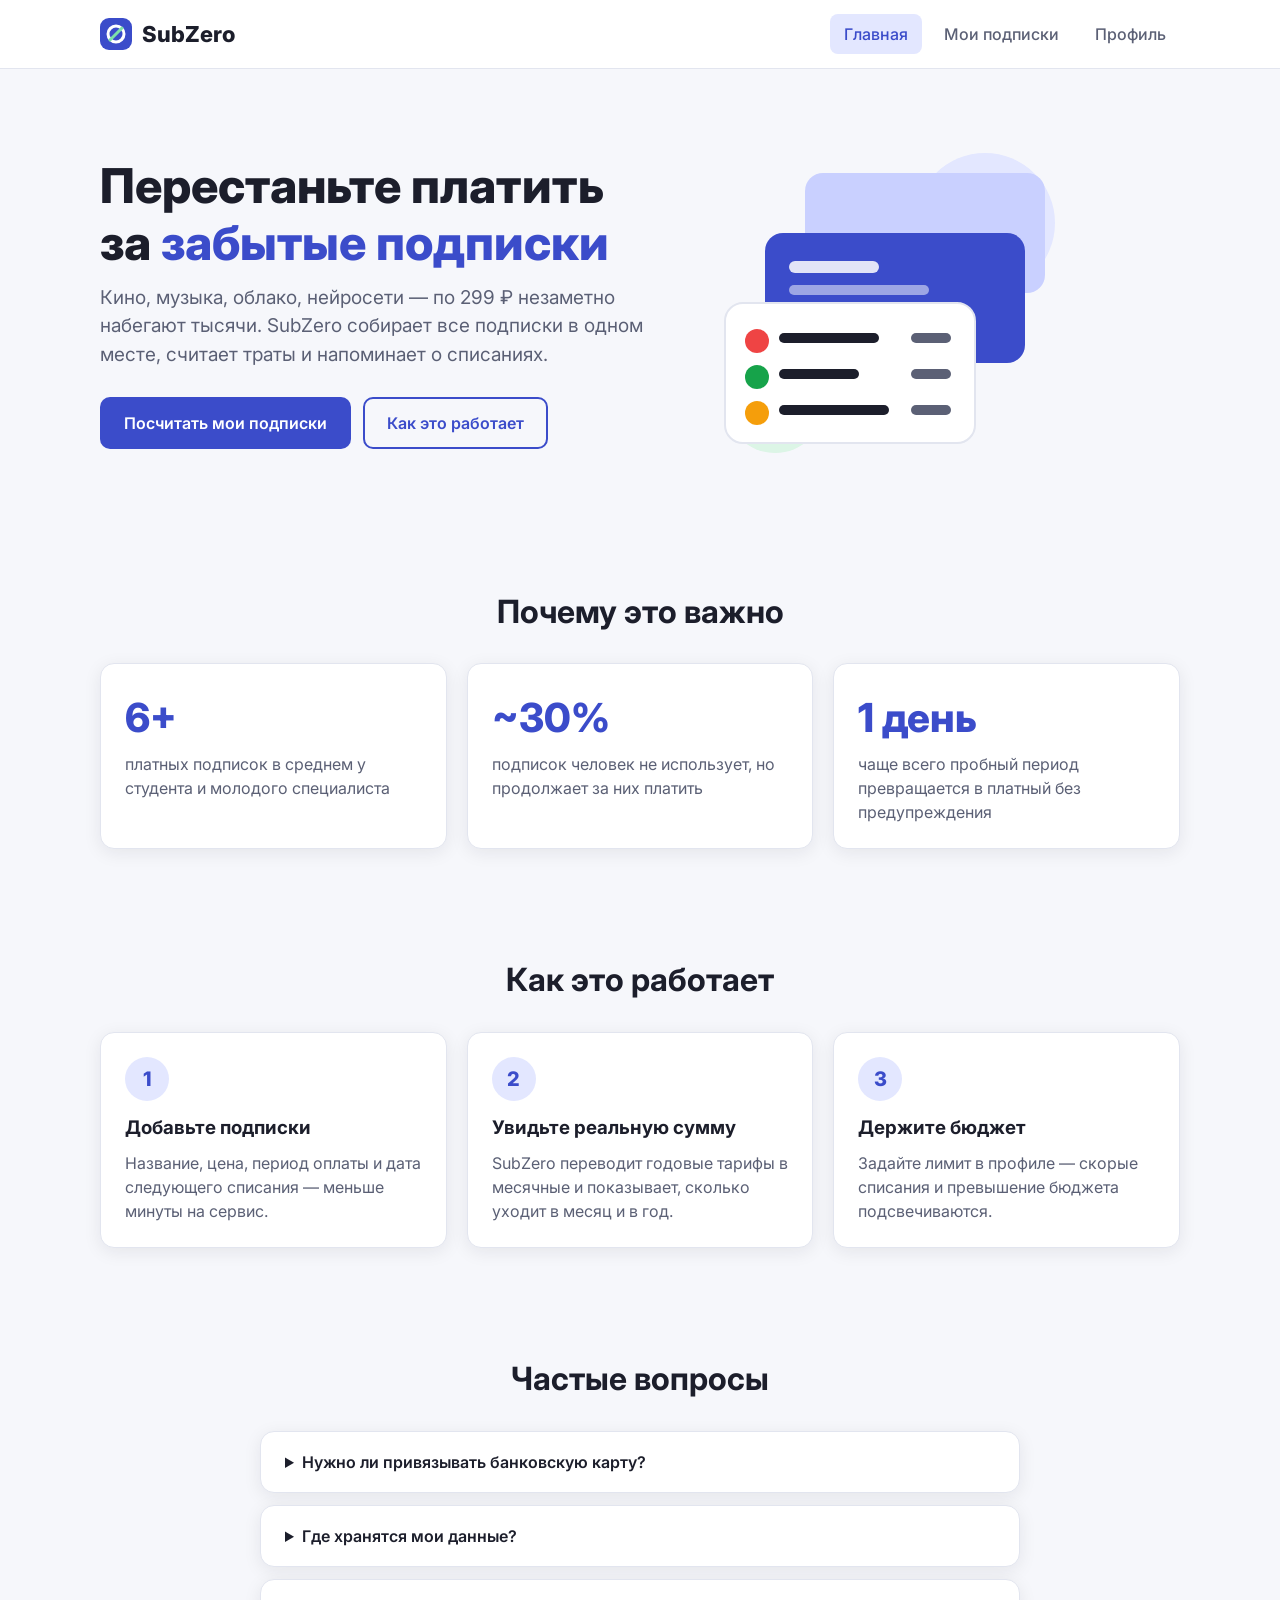
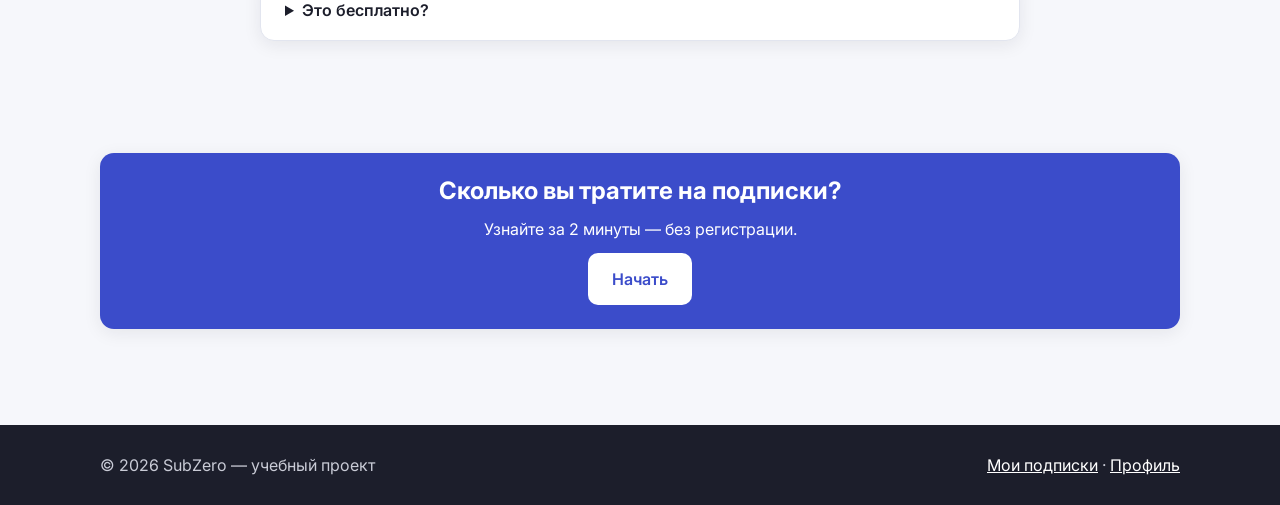
==== index.html @ cfbb5c44 "Главная страница: семантическая разметка, логотип и иллюстрация Co-Authored-By: Claude Opus 5.5 <nor" ====
<!DOCTYPE html>
<html lang="ru">
<head>
  <meta charset="UTF-8">
  <meta name="viewport" content="width=device-width, initial-scale=1.0">
  <meta name="description" content="SubZero — трекер подписок: узнайте, сколько вы тратите на сервисы, и не платите за забытые.">
  <title>SubZero — трекер подписок</title>
  <link rel="icon" href="img/logo.svg" type="image/svg+xml">
  <link rel="preconnect" href="https://fonts.googleapis.com">
  <link rel="preconnect" href="https://fonts.gstatic.com" crossorigin>
  <link href="https://fonts.googleapis.com/css2?family=Inter:wght@400;500;600;800&display=swap" rel="stylesheet">
  <link rel="stylesheet" href="css/style.css">
</head>
<body>
  <header class="header">
    <div class="container header__inner">
      <a href="index.html" class="logo">
        <img src="img/logo.svg" alt="Логотип SubZero" width="32" height="32">
        SubZero
      </a>
      <button class="burger" type="button" aria-label="Открыть меню" aria-expanded="false" aria-controls="nav">
        <span></span>
      </button>
      <nav class="nav" id="nav" aria-label="Основная навигация">
        <ul class="nav__list">
          <li><a href="index.html" class="nav__link nav__link--active" aria-current="page">Главная</a></li>
          <li><a href="subscriptions.html" class="nav__link">Мои подписки</a></li>
          <li><a href="profile.html" class="nav__link">Профиль</a></li>
        </ul>
      </nav>
    </div>
  </header>

  <main>
    <section class="hero">
      <div class="container hero__inner">
        <div>
          <h1 class="hero__title">Перестаньте платить за <span class="hero__accent">забытые подписки</span></h1>
          <p class="hero__text">
            Кино, музыка, облако, нейросети — по 299 ₽ незаметно набегают тысячи.
            SubZero собирает все подписки в одном месте, считает траты и напоминает о списаниях.
          </p>
          <div class="hero__actions">
            <a href="subscriptions.html" class="btn btn--primary">Посчитать мои подписки</a>
            <a href="#how" class="btn btn--outline">Как это работает</a>
          </div>
        </div>
        <img class="hero__image" src="img/hero.svg" alt="Карточки подписок со списком сервисов и ценами" width="420" height="340">
      </div>
    </section>

    <section class="section" aria-labelledby="problem-title">
      <div class="container">
        <h2 class="section__title" id="problem-title">Почему это важно</h2>
        <div class="facts">
          <article class="card fact">
            <p class="fact__number">6+</p>
            <p class="fact__text">платных подписок в среднем у студента и молодого специалиста</p>
          </article>
          <article class="card fact">
            <p class="fact__number">~30%</p>
            <p class="fact__text">подписок человек не использует, но продолжает за них платить</p>
          </article>
          <article class="card fact">
            <p class="fact__number">1 день</p>
            <p class="fact__text">чаще всего пробный период превращается в платный без предупреждения</p>
          </article>
        </div>
      </div>
    </section>

    <section class="section" id="how" aria-labelledby="how-title">
      <div class="container">
        <h2 class="section__title" id="how-title">Как это работает</h2>
        <ol class="steps">
          <li class="card step">
            <h3>Добавьте подписки</h3>
            <p>Название, цена, период оплаты и дата следующего списания — меньше минуты на сервис.</p>
          </li>
          <li class="card step">
            <h3>Увидьте реальную сумму</h3>
            <p>SubZero переводит годовые тарифы в месячные и показывает, сколько уходит в месяц и в год.</p>
          </li>
          <li class="card step">
            <h3>Держите бюджет</h3>
            <p>Задайте лимит в профиле — скорые списания и превышение бюджета подсвечиваются.</p>
          </li>
        </ol>
      </div>
    </section>

    <section class="section" aria-labelledby="faq-title">
      <div class="container">
        <h2 class="section__title" id="faq-title">Частые вопросы</h2>
        <div class="faq">
          <details class="card faq__item">
            <summary class="faq__question">Нужно ли привязывать банковскую карту?</summary>
            <p class="faq__answer">Нет. Вы вносите подписки вручную, SubZero не имеет доступа к вашим деньгам.</p>
          </details>
          <details class="card faq__item">
            <summary class="faq__question">Где хранятся мои данные?</summary>
            <p class="faq__answer">Только в вашем браузере (localStorage). Никакой регистрации и серверов.</p>
          </details>
          <details class="card faq__item">
            <summary class="faq__question">Это бесплатно?</summary>
            <p class="faq__answer">Да. Было бы странно брать подписку за сервис, который помогает от них избавиться.</p>
          </details>
        </div>
      </div>
    </section>

    <section class="section">
      <div class="container">
        <div class="card cta">
          <h2>Сколько вы тратите на подписки?</h2>
          <p>Узнайте за 2 минуты — без регистрации.</p>
          <a href="subscriptions.html" class="btn">Начать</a>
        </div>
      </div>
    </section>
  </main>

  <footer class="footer">
    <div class="container footer__inner">
      <p>© 2026 SubZero — учебный проект</p>
      <p><a href="subscriptions.html">Мои подписки</a> · <a href="profile.html">Профиль</a></p>
    </div>
  </footer>

  <script src="js/main.js"></script>
</body>
</html>
---- css/style.css ----
/* ===== Переменные: единый стиль для всех страниц ===== */
:root {
  --bg: #f6f7fb;
  --surface: #ffffff;
  --text: #1c1e2b;
  --muted: #5b6075;
  --primary: #3b4cca;
  --primary-dark: #2b3aa8;
  --primary-light: #e3e7ff;
  --success: #15803d;
  --warning: #b45309;
  --danger: #c62828;
  --border: #e2e5ef;
  --radius: 14px;
  --shadow: 0 4px 18px rgba(28, 30, 43, 0.08);
  --font: "Inter", system-ui, -apple-system, "Segoe UI", sans-serif;
}

/* ===== Базовые стили ===== */
*,
*::before,
*::after {
  box-sizing: border-box;
}

body {
  margin: 0;
  font-family: var(--font);
  font-size: 16px;
  line-height: 1.5;
  color: var(--text);
  background: var(--bg);
  display: flex;
  flex-direction: column;
  min-height: 100vh;
}

main {
  flex: 1;
}

img {
  max-width: 100%;
  display: block;
}

h1,
h2,
h3 {
  line-height: 1.2;
  margin: 0 0 12px;
}

p {
  margin: 0 0 12px;
}

a {
  color: var(--primary);
}

.container {
  width: 100%;
  max-width: 1120px;
  margin: 0 auto;
  padding: 0 20px;
}

.section {
  padding: 56px 0;
}

.section__title {
  font-size: 32px;
  text-align: center;
  margin-bottom: 32px;
}

/* Скрывает элемент визуально, но оставляет для скринридеров */
.visually-hidden {
  position: absolute;
  width: 1px;
  height: 1px;
  overflow: hidden;
  clip: rect(0 0 0 0);
  white-space: nowrap;
}

/* ===== Кнопки ===== */
.btn {
  display: inline-flex;
  align-items: center;
  justify-content: center;
  gap: 8px;
  padding: 12px 22px;
  border: 2px solid transparent;
  border-radius: 10px;
  font: inherit;
  font-weight: 600;
  text-decoration: none;
  cursor: pointer;
  transition: background 0.2s, color 0.2s, border-color 0.2s;
}

.btn--primary {
  background: var(--primary);
  color: #fff;
}

.btn--primary:hover {
  background: var(--primary-dark);
}

.btn--outline {
  background: transparent;
  color: var(--primary);
  border-color: var(--primary);
}

.btn--outline:hover {
  background: var(--primary-light);
}

.btn--small {
  padding: 6px 12px;
  font-size: 14px;
}

.btn--danger {
  background: transparent;
  color: var(--danger);
  border-color: var(--danger);
}

.btn--danger:hover {
  background: #fdecec;
}

.btn:focus-visible,
.input:focus-visible,
.nav__link:focus-visible,
.burger:focus-visible {
  outline: 3px solid var(--primary);
  outline-offset: 2px;
}

/* ===== Карточки ===== */
.card {
  background: var(--surface);
  border: 1px solid var(--border);
  border-radius: var(--radius);
  box-shadow: var(--shadow);
  padding: 24px;
}

/* ===== Шапка ===== */
.header {
  background: var(--surface);
  border-bottom: 1px solid var(--border);
  position: sticky;
  top: 0;
  z-index: 10;
}

.header__inner {
  display: flex;
  align-items: center;
  justify-content: space-between;
  height: 68px;
}

.logo {
  display: flex;
  align-items: center;
  gap: 10px;
  font-size: 22px;
  font-weight: 800;
  color: var(--text);
  text-decoration: none;
}

.nav__list {
  display: flex;
  gap: 8px;
  list-style: none;
  margin: 0;
  padding: 0;
}

.nav__link {
  display: block;
  padding: 8px 14px;
  border-radius: 8px;
  color: var(--muted);
  font-weight: 500;
  text-decoration: none;
}

.nav__link:hover {
  color: var(--text);
  background: var(--bg);
}

.nav__link--active {
  color: var(--primary);
  background: var(--primary-light);
}

/* Бургер виден только на мобильных */
.burger {
  display: none;
  width: 44px;
  height: 44px;
  border: none;
  border-radius: 8px;
  background: transparent;
  cursor: pointer;
  position: relative;
}

.burger span,
.burger span::before,
.burger span::after {
  position: absolute;
  left: 11px;
  width: 22px;
  height: 2px;
  background: var(--text);
  transition: transform 0.2s;
}

.burger span {
  top: 21px;
}

.burger span::before,
.burger span::after {
  content: "";
  left: 0;
}

.burger span::before {
  top: -7px;
}

.burger span::after {
  top: 7px;
}

/* Крестик, когда меню открыто */
.burger[aria-expanded="true"] span {
  background: transparent;
}

.burger[aria-expanded="true"] span::before {
  transform: translateY(7px) rotate(45deg);
}

.burger[aria-expanded="true"] span::after {
  transform: translateY(-7px) rotate(-45deg);
}

/* ===== Подвал ===== */
.footer {
  background: var(--text);
  color: #c9cbd6;
  padding: 28px 0;
  margin-top: 40px;
}

.footer__inner {
  display: flex;
  justify-content: space-between;
  gap: 16px;
  flex-wrap: wrap;
}

.footer a {
  color: #fff;
}

.footer p {
  margin: 0;
}

/* ===== Главная: hero ===== */
.hero {
  padding: 64px 0;
}

.hero__inner {
  display: grid;
  grid-template-columns: 1.1fr 1fr;
  gap: 40px;
  align-items: center;
}

.hero__title {
  font-size: 48px;
  font-weight: 800;
}

.hero__accent {
  color: var(--primary);
}

.hero__text {
  font-size: 19px;
  color: var(--muted);
  margin-bottom: 28px;
}

.hero__actions {
  display: flex;
  gap: 12px;
  flex-wrap: wrap;
}

/* ===== Главная: факты о проблеме ===== */
.facts {
  display: grid;
  grid-template-columns: repeat(3, 1fr);
  gap: 20px;
}

.fact__number {
  font-size: 40px;
  font-weight: 800;
  color: var(--primary);
  margin-bottom: 4px;
}

.fact__text {
  color: var(--muted);
  margin: 0;
}

/* ===== Главная: шаги ===== */
.steps {
  display: grid;
  grid-template-columns: repeat(3, 1fr);
  gap: 20px;
  list-style: none;
  padding: 0;
  margin: 0;
  counter-reset: step;
}

.step {
  counter-increment: step;
}

.step::before {
  content: counter(step);
  display: grid;
  place-items: center;
  width: 44px;
  height: 44px;
  margin-bottom: 16px;
  border-radius: 50%;
  background: var(--primary-light);
  color: var(--primary);
  font-weight: 800;
  font-size: 20px;
}

.step p {
  color: var(--muted);
  margin: 0;
}

/* ===== Главная: FAQ ===== */
.faq {
  max-width: 760px;
  margin: 0 auto;
  display: grid;
  gap: 12px;
}

.faq__item {
  padding: 0;
}

.faq__question {
  padding: 18px 24px;
  font-weight: 600;
  cursor: pointer;
}

.faq__answer {
  padding: 0 24px 18px;
  color: var(--muted);
  margin: 0;
}

.cta {
  text-align: center;
  background: var(--primary);
  color: #fff;
  border: none;
}

.cta .btn {
  background: #fff;
  color: var(--primary);
}

/* ===== Страница подписок ===== */
.page-head {
  padding: 40px 0 8px;
}

.page-head__text {
  color: var(--muted);
}

.stats {
  display: grid;
  grid-template-columns: repeat(3, 1fr);
  gap: 20px;
  margin-bottom: 20px;
}

.stat__label {
  color: var(--muted);
  font-size: 14px;
  margin-bottom: 4px;
}

.stat__value {
  font-size: 28px;
  font-weight: 800;
  margin: 0;
}

.budget__head {
  display: flex;
  justify-content: space-between;
  gap: 12px;
  flex-wrap: wrap;
  margin-bottom: 10px;
}

.budget__bar {
  height: 12px;
  border-radius: 6px;
  background: var(--bg);
  overflow: hidden;
}

.budget__fill {
  height: 100%;
  width: 0;
  background: var(--success);
  transition: width 0.4s;
}

.budget__fill--warning {
  background: var(--warning);
}

.budget__fill--over {
  background: var(--danger);
}

.toolbar {
  display: flex;
  gap: 12px;
  flex-wrap: wrap;
  margin: 32px 0 20px;
}

.toolbar__search {
  flex: 1 1 240px;
}

.toolbar .toolbar__select {
  width: auto;
}

/* ===== Поля формы ===== */
.input {
  width: 100%;
  padding: 11px 14px;
  border: 1px solid #b9bed0;
  border-radius: 10px;
  font: inherit;
  color: var(--text);
  background: var(--surface);
}

.input--invalid {
  border-color: var(--danger);
}

.field {
  display: grid;
  align-content: start;
  gap: 6px;
  margin-bottom: 16px;
}

.field__label {
  font-weight: 600;
  font-size: 14px;
}

.field__error {
  color: var(--danger);
  font-size: 13px;
  min-height: 18px;
}

.field-row {
  display: grid;
  grid-template-columns: 1fr 1fr;
  gap: 12px;
}

/* ===== Список подписок ===== */
.sub-list {
  display: grid;
  grid-template-columns: repeat(auto-fill, minmax(300px, 1fr));
  gap: 16px;
  list-style: none;
  padding: 0;
  margin: 0;
}

.sub {
  display: grid;
  gap: 14px;
}

.sub__top {
  display: flex;
  align-items: center;
  gap: 12px;
}

.sub__icon {
  display: grid;
  place-items: center;
  flex-shrink: 0;
  width: 44px;
  height: 44px;
  border-radius: 12px;
  background: var(--primary-light);
  color: var(--primary);
  font-weight: 800;
  font-size: 18px;
}

.sub__name {
  font-size: 18px;
  margin: 0;
}

.sub__category {
  color: var(--muted);
  font-size: 14px;
  margin: 0;
}

.sub__price {
  margin-left: auto;
  text-align: right;
  font-weight: 800;
  font-size: 18px;
  white-space: nowrap;
}

.sub__period {
  display: block;
  color: var(--muted);
  font-size: 13px;
  font-weight: 400;
}

.sub__date {
  margin: 0;
  font-size: 14px;
  color: var(--muted);
}

/* Подсветка скорого списания */
.sub--soon {
  border-color: var(--warning);
}

.sub--soon .sub__date {
  color: var(--warning);
  font-weight: 600;
}

.sub__actions {
  display: flex;
  gap: 8px;
}

.empty {
  text-align: center;
  color: var(--muted);
  padding: 40px 0;
}

/* ===== Модальное окно (нативный dialog) ===== */
.modal {
  width: min(480px, calc(100% - 32px));
  border: none;
  border-radius: var(--radius);
  padding: 28px;
  box-shadow: 0 20px 60px rgba(28, 30, 43, 0.3);
}

.modal::backdrop {
  background: rgba(28, 30, 43, 0.55);
}

.modal__actions {
  display: flex;
  justify-content: flex-end;
  gap: 10px;
  margin-top: 8px;
}

/* ===== Профиль ===== */
.profile {
  display: grid;
  grid-template-columns: 320px 1fr;
  gap: 24px;
  align-items: start;
}

.profile__card {
  text-align: center;
}

.avatar {
  display: grid;
  place-items: center;
  width: 96px;
  height: 96px;
  margin: 0 auto 16px;
  border-radius: 50%;
  background: var(--primary);
  color: #fff;
  font-size: 36px;
  font-weight: 800;
}

.profile__email {
  color: var(--muted);
  word-break: break-all;
}

.profile__stats {
  display: grid;
  gap: 8px;
  list-style: none;
  padding: 16px 0 0;
  margin: 16px 0 0;
  border-top: 1px solid var(--border);
  text-align: left;
}

.profile__stats li {
  display: flex;
  justify-content: space-between;
}

.form-message {
  margin: 12px 0 0;
  color: var(--success);
  font-weight: 600;
  min-height: 24px;
}

/* ===== Адаптивность ===== */
@media (max-width: 900px) {
  .hero__inner,
  .profile {
    /* minmax(0, 1fr) не даёт картинке растянуть колонку шире экрана */
    grid-template-columns: minmax(0, 1fr);
  }

  .hero__image {
    max-width: 420px;
    margin: 0 auto;
  }

  .facts,
  .steps,
  .stats {
    grid-template-columns: 1fr;
  }
}

@media (max-width: 720px) {
  .burger {
    display: block;
  }

  /* Мобильное меню выпадает под шапкой */
  .nav {
    display: none;
    position: absolute;
    top: 68px;
    left: 0;
    right: 0;
    background: var(--surface);
    border-bottom: 1px solid var(--border);
    box-shadow: var(--shadow);
  }

  .nav--open {
    display: block;
  }

  .nav__list {
    flex-direction: column;
    padding: 12px 20px;
  }

  .hero {
    padding: 40px 0;
  }

  .hero__title {
    font-size: 34px;
  }

  .section {
    padding: 40px 0;
  }

  .section__title {
    font-size: 26px;
  }

  .field-row {
    grid-template-columns: 1fr;
  }

  .toolbar .btn,
  .toolbar .toolbar__select {
    width: 100%;
  }
}
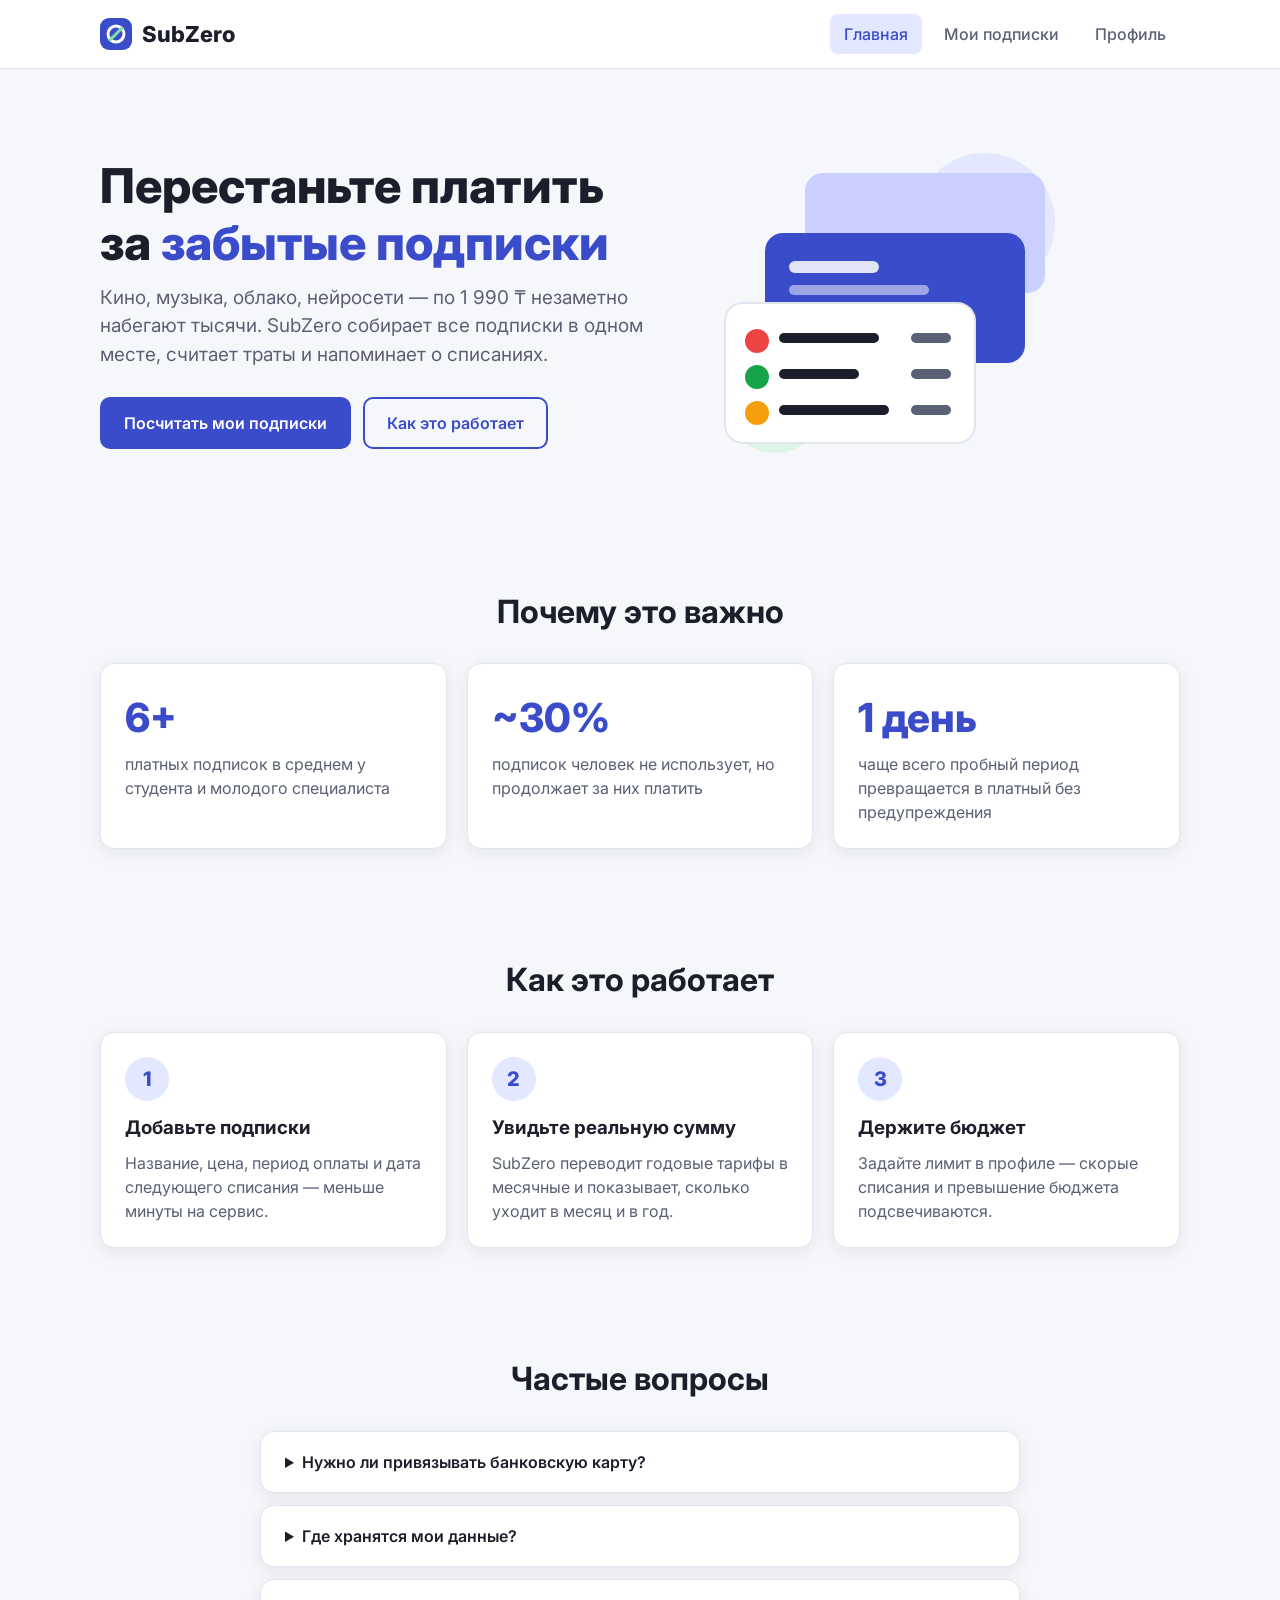
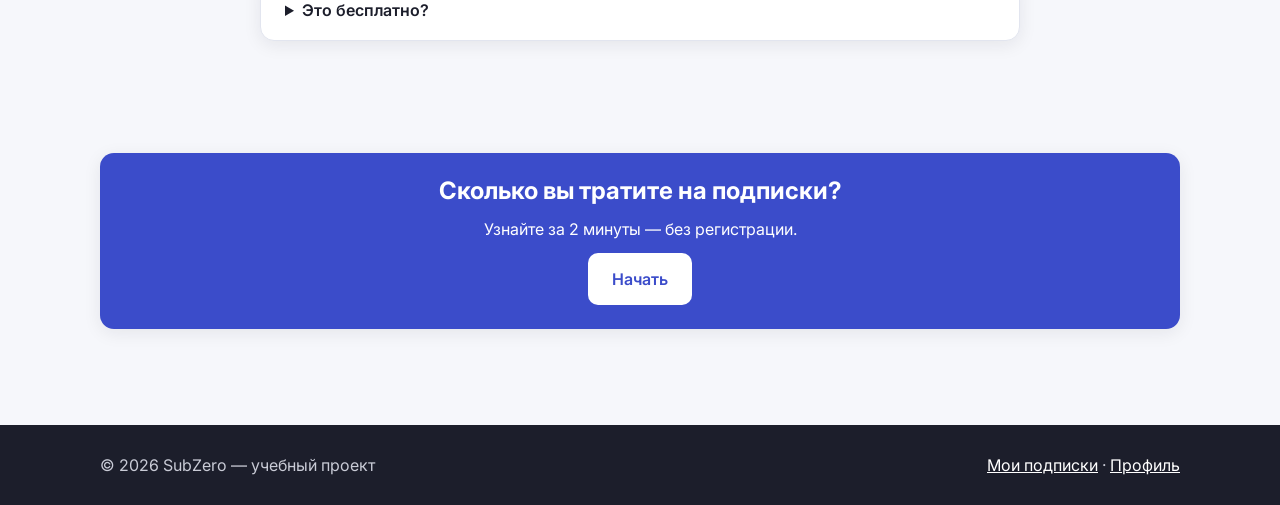
==== commit d304a856: "Валюта: рубли заменены на тенге (₸), цены пересчитаны Co-Authored-By: Claude Opus 5.5 <noreply@anthr" ====
--- a/index.html
+++ b/index.html
@@ -37,7 +37,7 @@
         <div>
           <h1 class="hero__title">Перестаньте платить за <span class="hero__accent">забытые подписки</span></h1>
           <p class="hero__text">
-            Кино, музыка, облако, нейросети — по 299 ₽ незаметно набегают тысячи.
+            Кино, музыка, облако, нейросети — по 1 990 ₸ незаметно набегают тысячи.
             SubZero собирает все подписки в одном месте, считает траты и напоминает о списаниях.
           </p>
           <div class="hero__actions">
--- a/css/style.css
+++ b/css/style.css
@@ -450,9 +450,11 @@
 
 .budget__fill {
   height: 100%;
-  width: 0;
+  /* Ширину задаём через scaleX: transform анимируется без пересчёта раскладки */
+  transform: scaleX(0);
+  transform-origin: left;
   background: var(--success);
-  transition: width 0.4s;
+  transition: transform 0.4s;
 }
 
 .budget__fill--warning {
